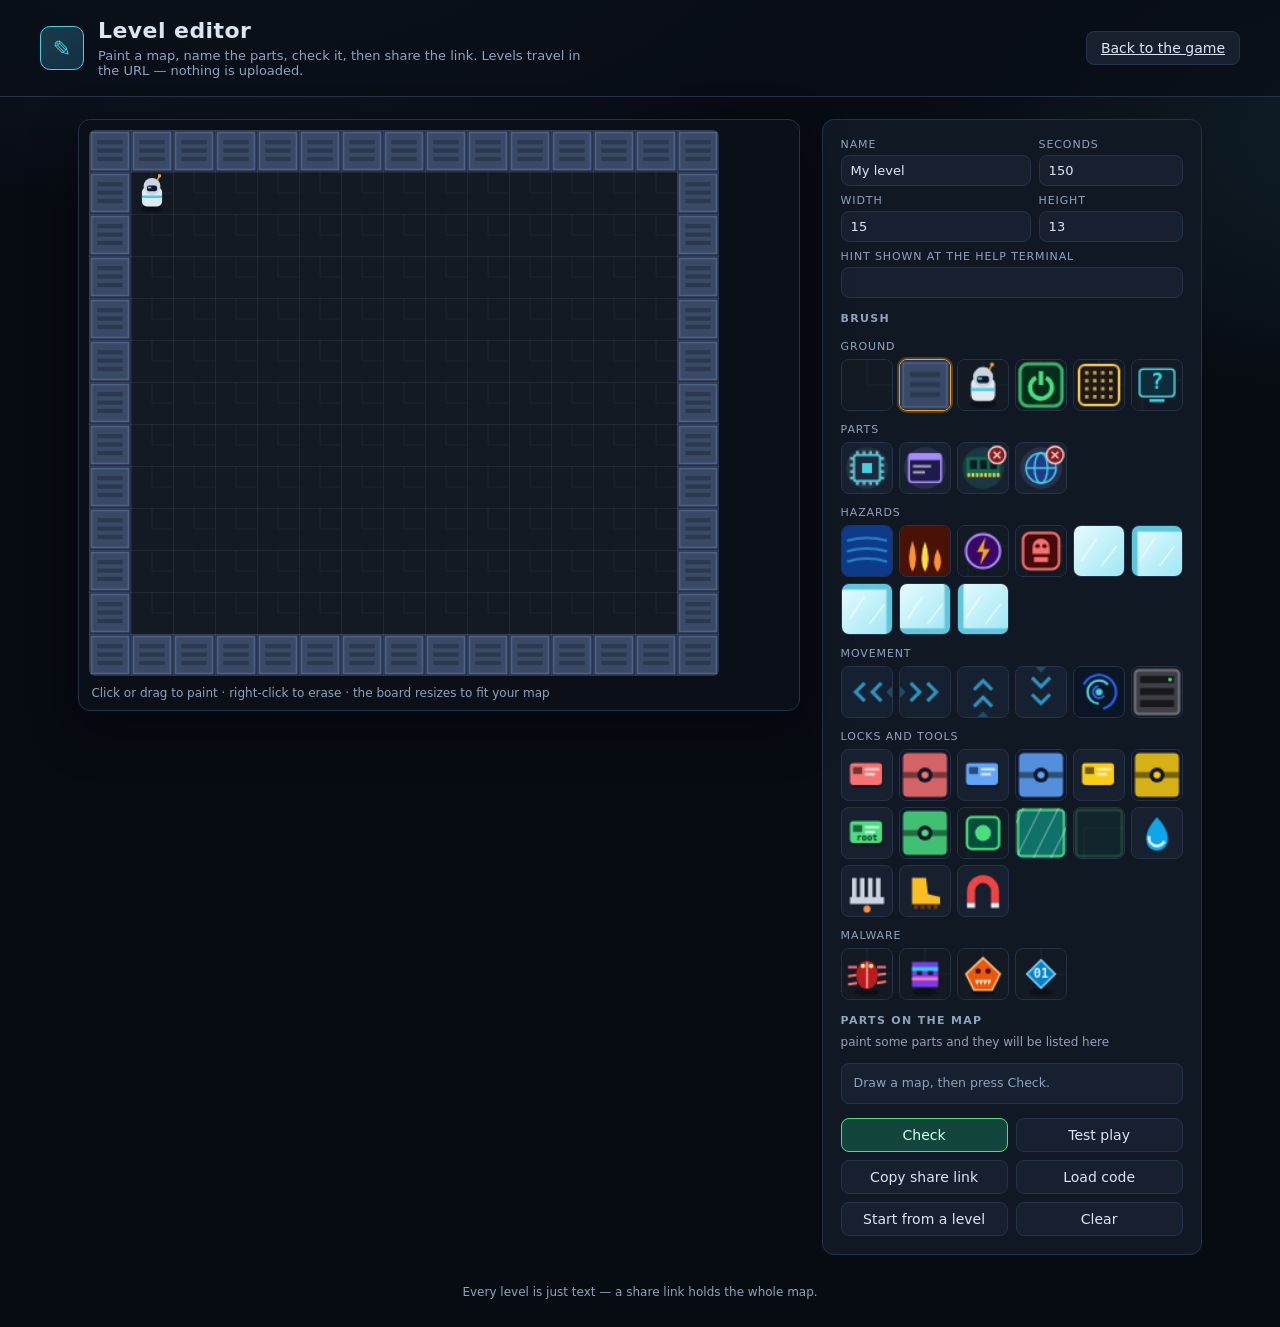
==== editor.html @ cae1de01 "Build specs, a level editor, a POST boot screen and rewind Four changes that give the theme some tee" ====
<!DOCTYPE html>
<html lang="en">
<head>
<meta charset="UTF-8">
<meta name="viewport" content="width=device-width, initial-scale=1.0">
<title>Bit Builder — level editor</title>
<link rel="stylesheet" href="css/game.css">
<link rel="stylesheet" href="css/editor.css">
</head>
<body>

<header class="topbar">
  <div class="brand">
    <span class="logo">&#9998;</span>
    <div>
      <h1>Level editor</h1>
      <p>Paint a map, name the parts, check it, then share the link. Levels travel in the URL &mdash; nothing is uploaded.</p>
    </div>
  </div>
  <div class="topbar-actions">
    <a class="btn" href="index.html">Back to the game</a>
  </div>
</header>

<main class="ed-shell">
  <section class="stage">
    <canvas id="ed-board" width="640" height="640"></canvas>
    <p class="ed-hint">Click or drag to paint &middot; right-click to erase &middot; the board resizes to fit your map</p>
  </section>

  <aside class="panel ed-panel">
    <div class="ed-fields">
      <label>Name <input id="ed-name" type="text" maxlength="60" value="My level"></label>
      <label>Seconds <input id="ed-time" type="number" min="10" max="3600" value="150"></label>
      <label>Width <input id="ed-w" type="number" min="7" max="40" value="15"></label>
      <label>Height <input id="ed-h" type="number" min="7" max="40" value="13"></label>
      <label class="wide">Hint shown at the help terminal
        <input id="ed-hintline" type="text" maxlength="240" value="">
      </label>
    </div>

    <div class="belt">
      <h3>Brush</h3>
      <div id="ed-palette" class="ed-palette"></div>
    </div>

    <div class="belt">
      <h3>Parts on the map</h3>
      <div id="ed-kinds" class="ed-kinds"></div>
    </div>

    <div id="ed-report" class="ed-report">Draw a map, then press Check.</div>

    <div class="ed-buttons">
      <button id="ed-check" class="btn btn-primary">Check</button>
      <button id="ed-play" class="btn">Test play</button>
      <button id="ed-copy" class="btn">Copy share link</button>
      <button id="ed-load" class="btn">Load code</button>
      <button id="ed-start" class="btn">Start from a level</button>
      <button id="ed-clear" class="btn">Clear</button>
    </div>
  </aside>
</main>

<footer class="foot">Every level is just text — a share link holds the whole map.</footer>

<script src="js/levels.js"></script>
<script src="js/engine.js"></script>
<script src="js/sprites.js"></script>
<script src="js/validate.js"></script>
<script src="js/codec.js"></script>
<script src="js/editor.js"></script>
</body>
</html>
---- css/game.css ----
:root {
  --bg: #070b12;
  --panel: #101823;
  --panel-2: #16202e;
  --line: #24334a;
  --text: #dbe6f3;
  --muted: #8ea3bd;
  --cyan: #45d0e0;
  --green: #4ade80;
  --amber: #f5a524;
  --red: #f87171;
  --radius: 12px;
}

* { box-sizing: border-box; }

body {
  margin: 0;
  background:
    radial-gradient(1100px 600px at 20% -10%, #142033 0%, transparent 60%),
    radial-gradient(900px 500px at 110% 10%, #10202b 0%, transparent 55%),
    var(--bg);
  color: var(--text);
  font-family: ui-sans-serif, system-ui, "Segoe UI", Roboto, sans-serif;
  min-height: 100vh;
}

h1, h2, h3 { margin: 0; line-height: 1.2; }
kbd {
  font: inherit;
  font-size: 0.75em;
  border: 1px solid var(--line);
  border-bottom-width: 2px;
  border-radius: 4px;
  padding: 0 4px;
  color: var(--muted);
}

/* ------------------------------------------------------------------ chrome */
.topbar {
  display: flex;
  flex-wrap: wrap;
  gap: 16px;
  align-items: center;
  justify-content: space-between;
  padding: 18px clamp(16px, 4vw, 40px);
  border-bottom: 1px solid var(--line);
  background: rgba(9, 14, 22, 0.75);
}
.brand { display: flex; gap: 14px; align-items: center; }
.logo {
  display: grid;
  place-items: center;
  width: 44px; height: 44px;
  border-radius: 10px;
  background: linear-gradient(140deg, #1b3a4a, #123047);
  border: 1px solid var(--cyan);
  color: var(--cyan);
  font-size: 22px;
}
.topbar h1 { font-size: 22px; letter-spacing: 0.02em; }
.topbar p { margin: 4px 0 0; color: var(--muted); font-size: 13px; max-width: 60ch; }
.topbar-actions { display: flex; gap: 8px; flex-wrap: wrap; }

.btn {
  font: inherit;
  font-size: 14px;
  color: var(--text);
  background: var(--panel-2);
  border: 1px solid var(--line);
  border-radius: 8px;
  padding: 8px 14px;
  cursor: pointer;
  transition: border-color .15s, background .15s, transform .05s;
}
.btn:hover { border-color: var(--cyan); background: #1b2838; }
.btn:active { transform: translateY(1px); }
.btn-primary { background: #12463c; border-color: var(--green); color: #d9ffe9; }
.btn-primary:hover { background: #15594b; border-color: var(--green); }

/* ------------------------------------------------------------------- stage */
.shell {
  display: grid;
  grid-template-columns: minmax(320px, 560px) minmax(260px, 340px);
  gap: 22px;
  justify-content: center;
  align-items: start;
  padding: 22px clamp(12px, 3vw, 40px);
}
.stage {
  position: relative;
  background: #0a0f18;
  border: 1px solid var(--line);
  border-radius: var(--radius);
  padding: 10px;
  box-shadow: 0 18px 50px rgba(0, 0, 0, .45);
}
#board {
  display: block;
  width: 100%;
  height: auto;
  image-rendering: auto;
  border-radius: 6px;
  background: #05080d;
  touch-action: none;
}

.overlay {
  position: absolute;
  inset: 10px;
  display: grid;
  place-items: center;
  background: rgba(5, 8, 13, .82);
  border-radius: 6px;
  backdrop-filter: blur(2px);
}
.overlay.hidden { display: none; }
.overlay-card {
  text-align: center;
  padding: 24px;
  max-width: 90%;
}
.overlay-card h2 { font-size: 26px; margin-bottom: 10px; }
.overlay-card p { color: var(--muted); margin: 0 0 14px; line-height: 1.5; }
.ov-stats {
  display: flex;
  gap: 18px;
  justify-content: center;
  margin-bottom: 16px;
  color: var(--text);
  font-size: 14px;
  flex-wrap: wrap;
}
.ov-stats b { color: var(--cyan); }
.overlay-buttons { display: flex; gap: 10px; justify-content: center; flex-wrap: wrap; }

/* ------------------------------------------------------------------- panel */
.panel {
  background: var(--panel);
  border: 1px solid var(--line);
  border-radius: var(--radius);
  padding: 18px;
  display: grid;
  gap: 16px;
  align-content: start;
}
.panel-head { display: grid; gap: 6px; }
.pill {
  justify-self: start;
  font-size: 11px;
  letter-spacing: .12em;
  text-transform: uppercase;
  color: var(--cyan);
  border: 1px solid #1d4653;
  background: #0e2530;
  border-radius: 999px;
  padding: 3px 10px;
}
.panel h2 { font-size: 19px; }

.gauges { display: grid; grid-template-columns: repeat(3, 1fr); gap: 8px; }
.gauge {
  background: var(--panel-2);
  border: 1px solid var(--line);
  border-radius: 10px;
  padding: 8px 10px;
  display: grid;
  gap: 2px;
}
.gauge-label { font-size: 11px; color: var(--muted); text-transform: uppercase; letter-spacing: .08em; }
.gauge strong { font-size: 18px; font-variant-numeric: tabular-nums; }
.gauge.warn strong { color: var(--red); }

.socket-state {
  font-size: 13px;
  padding: 8px 10px;
  border-radius: 8px;
  border: 1px dashed var(--line);
  color: var(--muted);
}
.socket-state.ready {
  border-style: solid;
  border-color: var(--green);
  color: #c9ffe0;
  background: #0f2e22;
}

.belt h3, .hint-box h3 {
  font-size: 11px;
  letter-spacing: .12em;
  text-transform: uppercase;
  color: var(--muted);
  margin-bottom: 8px;
}
.inventory { display: flex; flex-wrap: wrap; gap: 8px; }
.inventory .empty { color: var(--muted); font-size: 13px; }
.chip {
  display: flex;
  align-items: center;
  gap: 6px;
  font-size: 12px;
  background: var(--panel-2);
  border: 1px solid var(--line);
  border-radius: 999px;
  padding: 4px 10px 4px 4px;
}
.chip canvas { width: 22px; height: 22px; }
.chip b { color: var(--cyan); }

.hint-box {
  background: var(--panel-2);
  border: 1px solid var(--line);
  border-left: 3px solid var(--cyan);
  border-radius: 8px;
  padding: 10px 12px;
}
.hint-box p { margin: 0; font-size: 13px; line-height: 1.5; color: var(--text); }
.hint-box.live { border-left-color: var(--amber); background: #21201a; }

.toast {
  margin: 0;
  min-height: 18px;
  font-size: 13px;
  color: var(--green);
  transition: opacity .3s;
}
.panel-buttons { display: flex; gap: 8px; }
.panel-buttons .btn { flex: 1; }

/* --------------------------------------------------------------- touch pad */
.dpad { display: none; justify-content: center; padding: 2px 0 4px; }
.dpad-row { display: flex; gap: 10px; }
.dpad-btn {
  width: 62px; height: 62px;
  font-size: 20px;
  color: var(--text);
  background: var(--panel-2);
  border: 1px solid var(--line);
  border-radius: 12px;
  cursor: pointer;
  touch-action: manipulation;
}
.dpad-btn:active { background: #22344a; }

/* ---------------------------------------------------------------- dialogs */
dialog {
  border: 1px solid var(--line);
  border-radius: var(--radius);
  background: var(--panel);
  color: var(--text);
  max-width: 640px;
  width: calc(100% - 32px);
  padding: 22px;
}
dialog::backdrop { background: rgba(4, 7, 12, .72); }
dialog h2 { margin-bottom: 8px; }
dialog p { color: var(--muted); line-height: 1.55; font-size: 14px; }
dialog p strong { color: var(--text); }
.muted { color: var(--muted); }

.level-list { display: grid; grid-template-columns: repeat(auto-fill, minmax(150px, 1fr)); gap: 10px; margin: 14px 0 18px; }
.level-card {
  text-align: left;
  background: var(--panel-2);
  border: 1px solid var(--line);
  border-radius: 10px;
  padding: 10px 12px;
  cursor: pointer;
  color: var(--text);
  font: inherit;
}
.level-card:hover:not(:disabled) { border-color: var(--cyan); }
.level-card:disabled { opacity: .45; cursor: not-allowed; }
.level-card .n { font-size: 11px; color: var(--muted); letter-spacing: .1em; text-transform: uppercase; }
.level-card .t { display: block; font-size: 14px; margin: 2px 0 4px; }
.level-card .best { font-size: 11px; color: var(--green); }

.legend { display: grid; grid-template-columns: repeat(auto-fill, minmax(190px, 1fr)); gap: 10px; margin: 16px 0; }
.legend-item { display: flex; gap: 10px; align-items: center; font-size: 12.5px; }
.legend-item canvas { width: 34px; height: 34px; border-radius: 6px; flex: none; }
.legend-item span b { display: block; color: var(--text); }
.legend-item span { color: var(--muted); line-height: 1.35; }

.foot {
  text-align: center;
  color: var(--muted);
  font-size: 12px;
  padding: 8px 16px 28px;
}

@media (max-width: 900px) {
  .shell { grid-template-columns: minmax(0, 560px); }
  .dpad { display: flex; flex-direction: column; align-items: center; gap: 10px; }
}

/* ------------------------------------------------------------- build spec */
.spec-list { display: grid; gap: 6px; }
.spec-row {
  display: flex;
  align-items: center;
  gap: 8px;
  font-size: 12.5px;
  padding: 3px 8px 3px 3px;
  border: 1px solid var(--line);
  border-radius: 8px;
  background: var(--panel-2);
}
.spec-row canvas { width: 26px; height: 26px; flex: none; }
.spec-row .n { flex: 1; }
.spec-row .q { font-variant-numeric: tabular-nums; color: var(--muted); }
.spec-row.done { border-color: #1f6f4a; background: #10261f; }
.spec-row.done .q { color: var(--green); }
.spec-row.done .n { color: #c9ffe0; }

.toast.bad { color: var(--red); }

/* -------------------------------------------------------- win boot screen */
.boot {
  text-align: left;
  font: 13px/1.5 ui-monospace, SFMono-Regular, Menlo, monospace;
  color: var(--green);
  background: #04120b;
  border: 1px solid #1f6f4a;
  border-radius: 8px;
  padding: 12px 14px;
  margin: 0 auto 14px;
  max-width: 380px;
  min-height: 150px;
  white-space: pre-wrap;
  overflow: hidden;
}
.boot.hidden { display: none; }
.overlay-card .stars, .stars { margin: 0 0 12px; font-size: 22px; letter-spacing: 4px; color: var(--amber); min-height: 26px; }
.level-card .stars { color: var(--amber); font-size: 13px; letter-spacing: 2px; margin: 0; min-height: 0; }
---- css/editor.css ----
.ed-shell {
  display: grid;
  grid-template-columns: minmax(320px, 1fr) minmax(300px, 380px);
  gap: 22px;
  align-items: start;
  padding: 22px clamp(12px, 3vw, 40px);
  max-width: 1200px;
  margin: 0 auto;
}
#ed-board { display: block; width: 100%; height: auto; border-radius: 6px; background: #05080d; cursor: crosshair; }
.ed-hint { color: var(--muted); font-size: 12px; margin: 10px 2px 0; }
.ed-panel { gap: 14px; }

.ed-fields { display: grid; grid-template-columns: 1fr 1fr; gap: 8px; }
.ed-fields label { display: grid; gap: 4px; font-size: 11px; letter-spacing: .08em; text-transform: uppercase; color: var(--muted); }
.ed-fields label.wide { grid-column: 1 / -1; }
.ed-fields input {
  font: inherit;
  font-size: 13px;
  text-transform: none;
  letter-spacing: 0;
  color: var(--text);
  background: var(--panel-2);
  border: 1px solid var(--line);
  border-radius: 8px;
  padding: 7px 9px;
}
.ed-fields input:focus { outline: none; border-color: var(--cyan); }

.ed-palette { display: grid; grid-template-columns: repeat(auto-fill, minmax(44px, 1fr)); gap: 6px; }
.ed-swatch {
  position: relative;
  padding: 0;
  border: 1px solid var(--line);
  border-radius: 8px;
  background: var(--panel-2);
  cursor: pointer;
  aspect-ratio: 1;
}
.ed-swatch canvas { width: 100%; height: 100%; display: block; border-radius: 7px; }
.ed-swatch:hover { border-color: var(--cyan); }
.ed-swatch[aria-pressed="true"] { border-color: var(--amber); box-shadow: 0 0 0 2px rgba(245,165,36,.28); }

.ed-kinds { display: grid; gap: 6px; max-height: 220px; overflow-y: auto; }
.ed-kind-row { display: flex; align-items: center; gap: 8px; font-size: 12px; }
.ed-kind-row canvas { width: 26px; height: 26px; flex: none; }
.ed-kind-row .at { color: var(--muted); font-variant-numeric: tabular-nums; min-width: 52px; }
.ed-kind-row select {
  flex: 1;
  font: inherit;
  font-size: 12px;
  color: var(--text);
  background: var(--panel-2);
  border: 1px solid var(--line);
  border-radius: 6px;
  padding: 4px 6px;
}
.ed-kind-row.bad select { border-color: var(--red); }

.ed-report {
  font-size: 12.5px;
  line-height: 1.5;
  padding: 10px 12px;
  border-radius: 8px;
  border: 1px solid var(--line);
  background: var(--panel-2);
  color: var(--muted);
  white-space: pre-wrap;
  word-break: break-word;
}
.ed-report.good { border-color: var(--green); color: #c9ffe0; background: #0f2e22; }
.ed-report.bad { border-color: var(--red); color: #ffd9d9; background: #2a1414; }

.ed-buttons { display: grid; grid-template-columns: 1fr 1fr; gap: 8px; }

@media (max-width: 900px) { .ed-shell { grid-template-columns: minmax(0, 1fr); } }
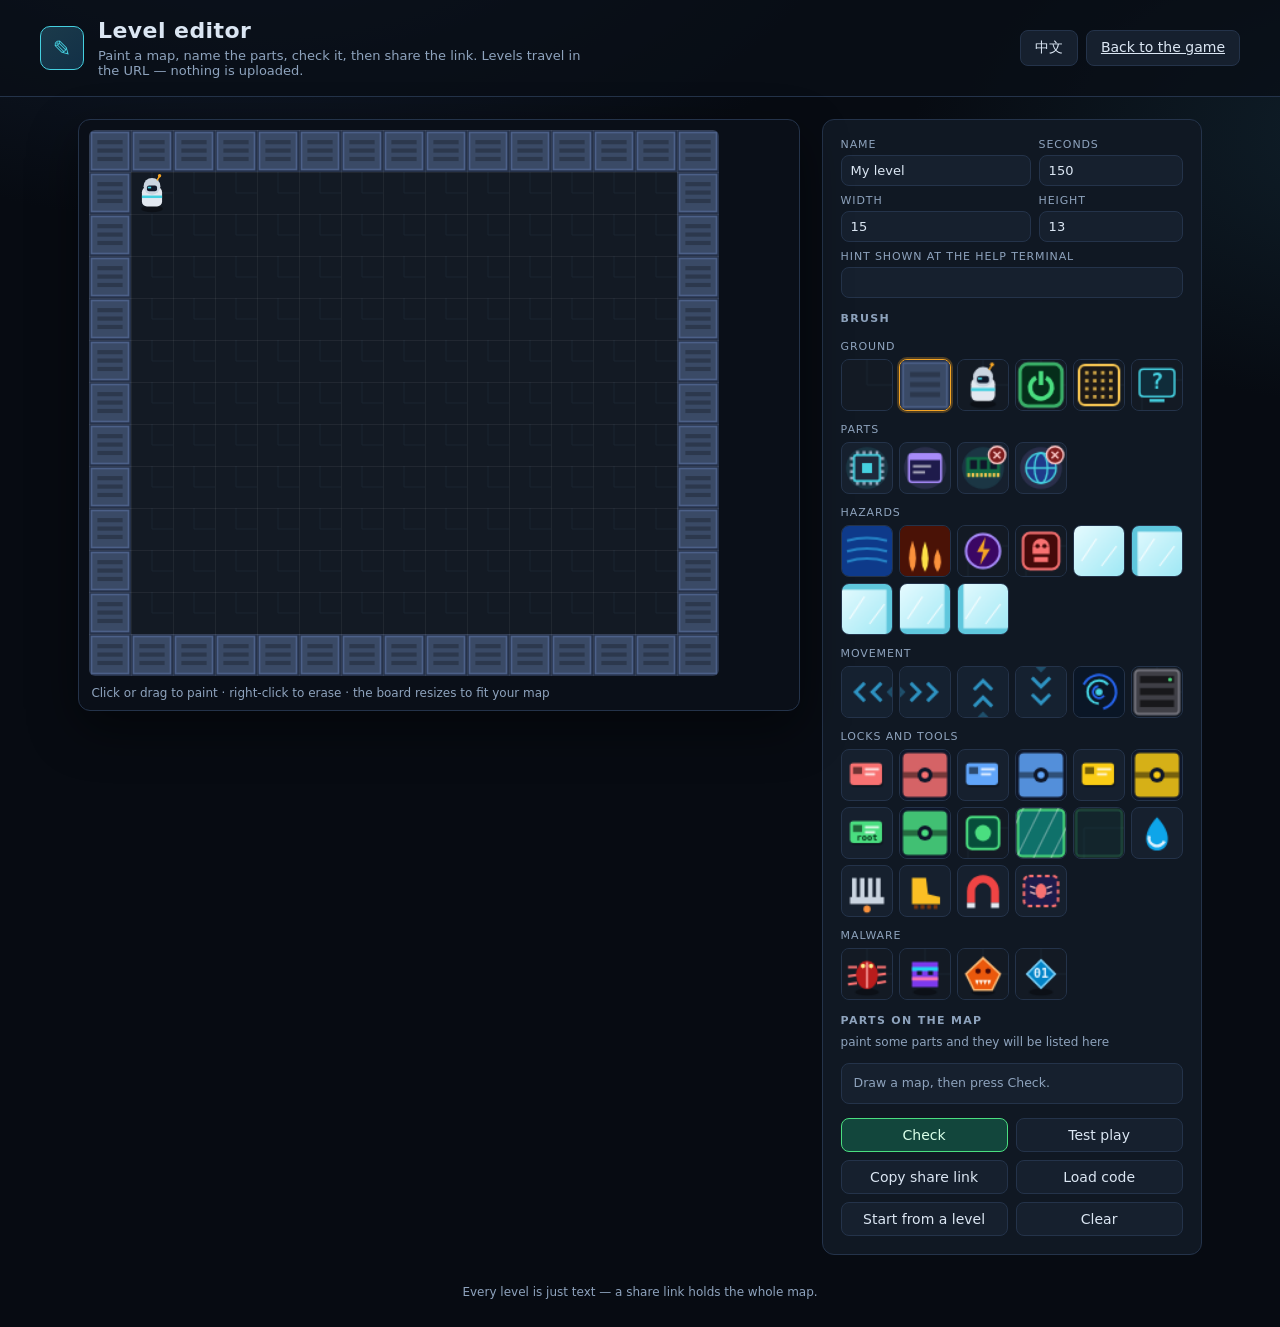
==== commit f0af1c36: "Mandarin throughout, and teach what the parts actually are Two things: the game speaks Mandarin, and" ====
--- a/editor.html
+++ b/editor.html
@@ -13,57 +13,60 @@
   <div class="brand">
     <span class="logo">&#9998;</span>
     <div>
-      <h1>Level editor</h1>
-      <p>Paint a map, name the parts, check it, then share the link. Levels travel in the URL &mdash; nothing is uploaded.</p>
+      <h1 data-i18n="ed.title">Level editor</h1>
+      <p data-i18n="ed.tagline"></p>
     </div>
   </div>
   <div class="topbar-actions">
-    <a class="btn" href="index.html">Back to the game</a>
+    <button id="btn-lang" class="btn" title="Language / 语言">中文</button>
+    <a class="btn" href="index.html" data-i18n="ed.back">Back to the game</a>
   </div>
 </header>
 
 <main class="ed-shell">
   <section class="stage">
     <canvas id="ed-board" width="640" height="640"></canvas>
-    <p class="ed-hint">Click or drag to paint &middot; right-click to erase &middot; the board resizes to fit your map</p>
+    <p class="ed-hint" data-i18n="ed.hint"></p>
   </section>
 
   <aside class="panel ed-panel">
     <div class="ed-fields">
-      <label>Name <input id="ed-name" type="text" maxlength="60" value="My level"></label>
-      <label>Seconds <input id="ed-time" type="number" min="10" max="3600" value="150"></label>
-      <label>Width <input id="ed-w" type="number" min="7" max="40" value="15"></label>
-      <label>Height <input id="ed-h" type="number" min="7" max="40" value="13"></label>
-      <label class="wide">Hint shown at the help terminal
+      <label><span data-i18n="ed.name">Name</span> <input id="ed-name" type="text" maxlength="60" value="My level"></label>
+      <label><span data-i18n="ed.seconds">Seconds</span> <input id="ed-time" type="number" min="10" max="3600" value="150"></label>
+      <label><span data-i18n="ed.width">Width</span> <input id="ed-w" type="number" min="7" max="40" value="15"></label>
+      <label><span data-i18n="ed.height">Height</span> <input id="ed-h" type="number" min="7" max="40" value="13"></label>
+      <label class="wide"><span data-i18n="ed.hintLine">Hint shown at the help terminal</span>
         <input id="ed-hintline" type="text" maxlength="240" value="">
       </label>
     </div>
 
     <div class="belt">
-      <h3>Brush</h3>
+      <h3 data-i18n="ed.brush">Brush</h3>
       <div id="ed-palette" class="ed-palette"></div>
     </div>
 
     <div class="belt">
-      <h3>Parts on the map</h3>
+      <h3 data-i18n="ed.parts">Parts on the map</h3>
       <div id="ed-kinds" class="ed-kinds"></div>
     </div>
 
-    <div id="ed-report" class="ed-report">Draw a map, then press Check.</div>
+    <div id="ed-report" class="ed-report"></div>
 
     <div class="ed-buttons">
-      <button id="ed-check" class="btn btn-primary">Check</button>
-      <button id="ed-play" class="btn">Test play</button>
-      <button id="ed-copy" class="btn">Copy share link</button>
-      <button id="ed-load" class="btn">Load code</button>
-      <button id="ed-start" class="btn">Start from a level</button>
-      <button id="ed-clear" class="btn">Clear</button>
+      <button id="ed-check" class="btn btn-primary" data-i18n="ed.check">Check</button>
+      <button id="ed-play" class="btn" data-i18n="ed.play">Test play</button>
+      <button id="ed-copy" class="btn" data-i18n="ed.copy">Copy share link</button>
+      <button id="ed-load" class="btn" data-i18n="ed.load">Load code</button>
+      <button id="ed-start" class="btn" data-i18n="ed.start">Start from a level</button>
+      <button id="ed-clear" class="btn" data-i18n="ed.clear">Clear</button>
     </div>
   </aside>
 </main>
 
 <footer class="foot">Every level is just text — a share link holds the whole map.</footer>
 
+<script src="js/i18n.js"></script>
+<script src="js/knowledge.js"></script>
 <script src="js/levels.js"></script>
 <script src="js/engine.js"></script>
 <script src="js/sprites.js"></script>
--- a/css/game.css
+++ b/css/game.css
@@ -99,6 +99,7 @@
   display: block;
   width: 100%;
   height: auto;
+  aspect-ratio: 1 / 1;
   image-rendering: auto;
   border-radius: 6px;
   background: #05080d;
@@ -110,6 +111,7 @@
   inset: 10px;
   display: grid;
   place-items: center;
+  overflow-y: auto;
   background: rgba(5, 8, 13, .82);
   border-radius: 6px;
   backdrop-filter: blur(2px);
@@ -117,8 +119,10 @@
 .overlay.hidden { display: none; }
 .overlay-card {
   text-align: center;
-  padding: 24px;
-  max-width: 90%;
+  padding: 20px;
+  max-width: 92%;
+  max-height: 100%;
+  overflow-y: auto;
 }
 .overlay-card h2 { font-size: 26px; margin-bottom: 10px; }
 .overlay-card p { color: var(--muted); margin: 0 0 14px; line-height: 1.5; }
@@ -325,10 +329,80 @@
   padding: 12px 14px;
   margin: 0 auto 14px;
   max-width: 380px;
-  min-height: 150px;
+  min-height: 120px;
+  max-height: 34vh;
   white-space: pre-wrap;
-  overflow: hidden;
+  overflow: auto;
 }
 .boot.hidden { display: none; }
 .overlay-card .stars, .stars { margin: 0 0 12px; font-size: 22px; letter-spacing: 4px; color: var(--amber); min-height: 26px; }
 .level-card .stars { color: var(--amber); font-size: 13px; letter-spacing: 2px; margin: 0; min-height: 0; }
+
+/* --------------------------------------------------------------- full screen */
+body.fs { overflow: hidden; }
+body.fs .topbar { padding: 8px clamp(12px, 3vw, 28px); }
+body.fs .topbar p { display: none; }
+body.fs .topbar h1 { font-size: 17px; }
+body.fs .logo { width: 34px; height: 34px; font-size: 17px; }
+body.fs .foot { display: none; }
+body.fs .shell {
+  grid-template-columns: auto minmax(260px, 340px);
+  align-items: center;
+  justify-content: center;
+  gap: 16px;
+  padding: 12px clamp(10px, 2vw, 28px);
+}
+body.fs .stage { padding: 8px; }
+body.fs #board {
+  width: auto;
+  max-width: none;
+  height: min(calc(100vh - 116px), calc(100vw - 420px));
+}
+body.fs .panel { max-height: calc(100vh - 96px); overflow-y: auto; }
+
+@media (max-width: 900px) {
+  body.fs { overflow: auto; }
+  body.fs .shell { grid-template-columns: minmax(0, 1fr); }
+  body.fs #board { height: min(calc(100vh - 300px), calc(100vw - 44px)); }
+  body.fs .panel { max-height: none; }
+}
+
+/* ------------------------------------------------------- knowledge cards */
+.note-box .field-note { font-size: 12.5px; line-height: 1.55; color: var(--muted); }
+.field-note.filled {
+  color: var(--text);
+  background: var(--panel-2);
+  border: 1px solid var(--line);
+  border-left: 3px solid var(--amber);
+  border-radius: 8px;
+  padding: 9px 11px;
+}
+.field-note .fn-head { display: flex; align-items: center; gap: 8px; margin-bottom: 5px; }
+.field-note .fn-head canvas { width: 26px; height: 26px; flex: none; }
+.field-note .fn-head b { color: var(--amber); font-size: 13px; }
+
+.know-list { display: grid; gap: 16px; margin: 14px 0 18px; max-height: 60vh; overflow-y: auto; }
+.know-group h3 {
+  font-size: 11px; letter-spacing: .12em; text-transform: uppercase;
+  color: var(--cyan); margin-bottom: 8px;
+}
+.know-row {
+  display: flex; gap: 12px; align-items: flex-start;
+  padding: 9px 0; border-top: 1px solid var(--line);
+}
+.know-row canvas { width: 38px; height: 38px; flex: none; }
+.know-row .kn { font-size: 13px; }
+.know-row .kn b { display: block; color: var(--text); margin-bottom: 3px; }
+.know-row .kn span { color: var(--muted); line-height: 1.55; font-size: 12.5px; }
+
+/* ------------------------------------------------------- knowledge check */
+.quiz { text-align: left; max-width: 420px; margin: 0 auto 14px; }
+.quiz h3 { font-size: 11px; letter-spacing: .12em; text-transform: uppercase; color: var(--cyan); margin-bottom: 8px; }
+.quiz .q { font-size: 13px; color: var(--text); line-height: 1.55; margin: 0 0 10px; }
+.quiz-options { display: grid; gap: 6px; }
+.quiz-options .btn { text-align: left; }
+.quiz-options .btn.right { border-color: var(--green); background: #10261f; }
+.quiz-options .btn.wrong { border-color: var(--red); background: #2a1414; }
+.quiz-verdict { font-size: 12.5px; margin: 10px 0 0; color: var(--muted); }
+
+body.lang-zh .boot { font-family: ui-monospace, "Noto Sans Mono CJK SC", monospace; }
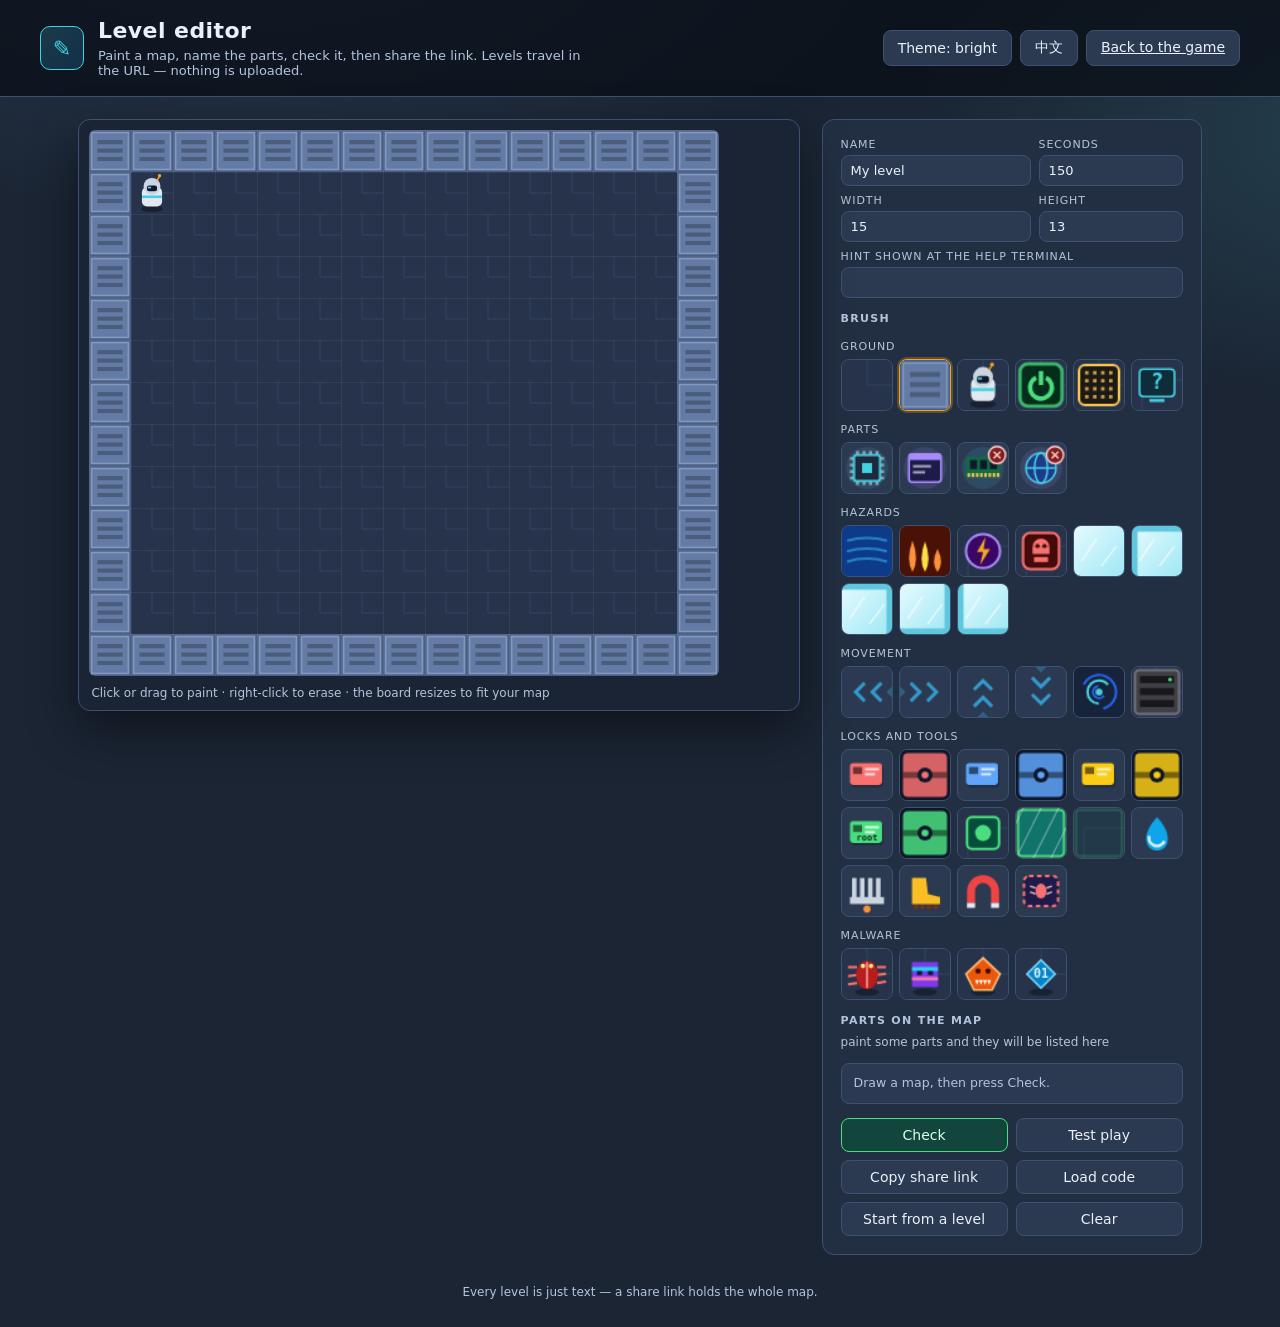
==== commit 1336dfd8: "Brighter board and page, with the dark palette kept as an option The floor was nearly black, which m" ====
--- a/editor.html
+++ b/editor.html
@@ -18,6 +18,7 @@
     </div>
   </div>
   <div class="topbar-actions">
+    <button id="btn-theme" class="btn">Theme: bright</button>
     <button id="btn-lang" class="btn" title="Language / 语言">中文</button>
     <a class="btn" href="index.html" data-i18n="ed.back">Back to the game</a>
   </div>
--- a/css/game.css
+++ b/css/game.css
@@ -1,42 +1,58 @@
 :root {
+  /* bright is the default; body.theme-dark below restores the original night look */
+  --bg: #1b2534;
+  --panel: #222f42;
+  --panel-2: #2b3a51;
+  --line: #3d5171;
+  --text: #eaf1fb;
+  --muted: #b3c4dc;
+  --cyan: #45d0e0;
+  --green: #4ade80;
+  --amber: #f5a524;
+  --red: #f87171;
+  --radius: 12px;
+}
+
+* { box-sizing: border-box; }
+
+body {
+  margin: 0;
+  background:
+    radial-gradient(1100px 600px at 20% -10%, #2b3c55 0%, transparent 60%),
+    radial-gradient(900px 500px at 110% 10%, #24404f 0%, transparent 55%),
+    var(--bg);
+  color: var(--text);
+  font-family: ui-sans-serif, system-ui, "Segoe UI", Roboto, sans-serif;
+  min-height: 100vh;
+}
+
+h1, h2, h3 { margin: 0; line-height: 1.2; }
+kbd {
+  font: inherit;
+  font-size: 0.75em;
+  border: 1px solid var(--line);
+  border-bottom-width: 2px;
+  border-radius: 4px;
+  padding: 0 4px;
+  color: var(--muted);
+}
+
+/* ------------------------------------------------------------------ chrome */
+body.theme-dark {
   --bg: #070b12;
   --panel: #101823;
   --panel-2: #16202e;
   --line: #24334a;
   --text: #dbe6f3;
   --muted: #8ea3bd;
-  --cyan: #45d0e0;
-  --green: #4ade80;
-  --amber: #f5a524;
-  --red: #f87171;
-  --radius: 12px;
-}
-
-* { box-sizing: border-box; }
-
-body {
-  margin: 0;
   background:
     radial-gradient(1100px 600px at 20% -10%, #142033 0%, transparent 60%),
     radial-gradient(900px 500px at 110% 10%, #10202b 0%, transparent 55%),
     var(--bg);
-  color: var(--text);
-  font-family: ui-sans-serif, system-ui, "Segoe UI", Roboto, sans-serif;
-  min-height: 100vh;
-}
-
-h1, h2, h3 { margin: 0; line-height: 1.2; }
-kbd {
-  font: inherit;
-  font-size: 0.75em;
-  border: 1px solid var(--line);
-  border-bottom-width: 2px;
-  border-radius: 4px;
-  padding: 0 4px;
-  color: var(--muted);
-}
-
-/* ------------------------------------------------------------------ chrome */
+}
+body.theme-dark .stage { background: #0a0f18; }
+body.theme-dark #board { background: #05080d; }
+
 .topbar {
   display: flex;
   flex-wrap: wrap;
@@ -89,7 +105,7 @@
 }
 .stage {
   position: relative;
-  background: #0a0f18;
+  background: #1a2434;
   border: 1px solid var(--line);
   border-radius: var(--radius);
   padding: 10px;
@@ -102,7 +118,7 @@
   aspect-ratio: 1 / 1;
   image-rendering: auto;
   border-radius: 6px;
-  background: #05080d;
+  background: #1a2434;
   touch-action: none;
 }
 
@@ -112,7 +128,7 @@
   display: grid;
   place-items: center;
   overflow-y: auto;
-  background: rgba(5, 8, 13, .82);
+  background: rgba(12, 18, 28, .86);
   border-radius: 6px;
   backdrop-filter: blur(2px);
 }
